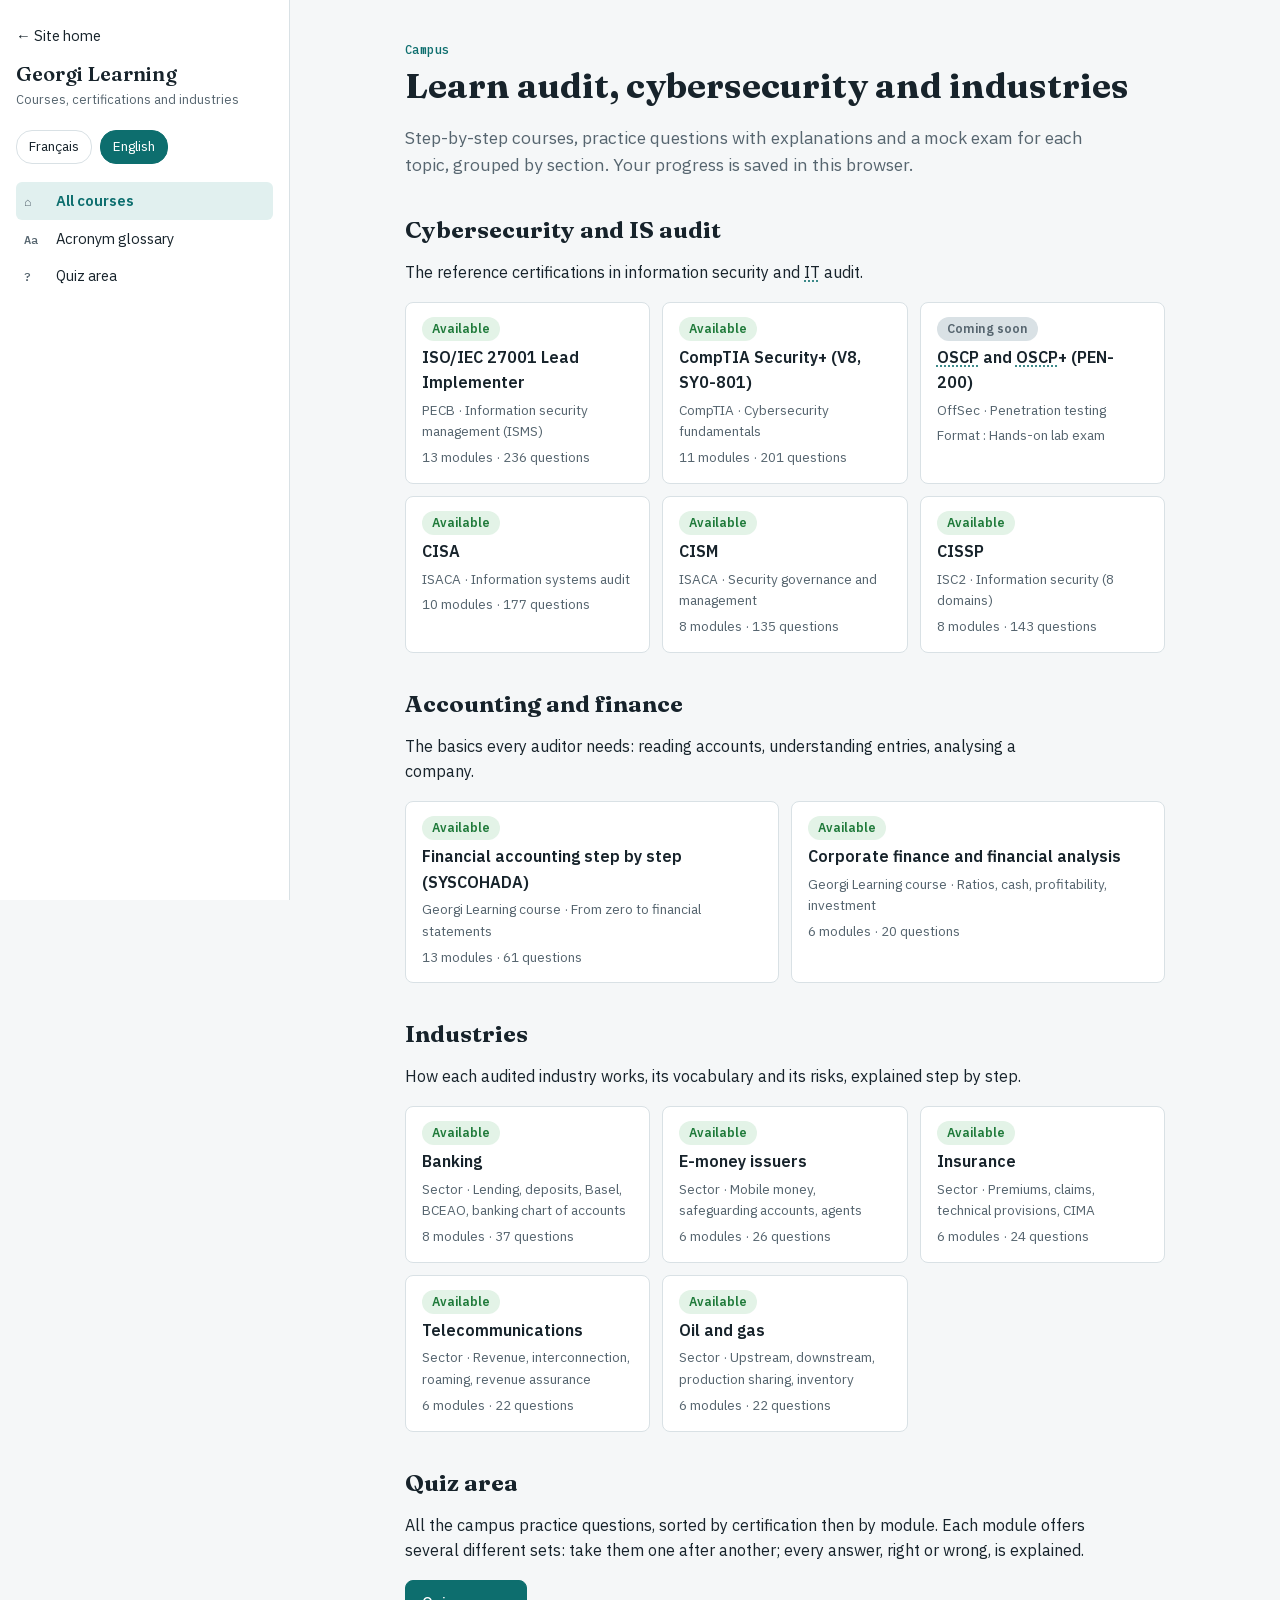
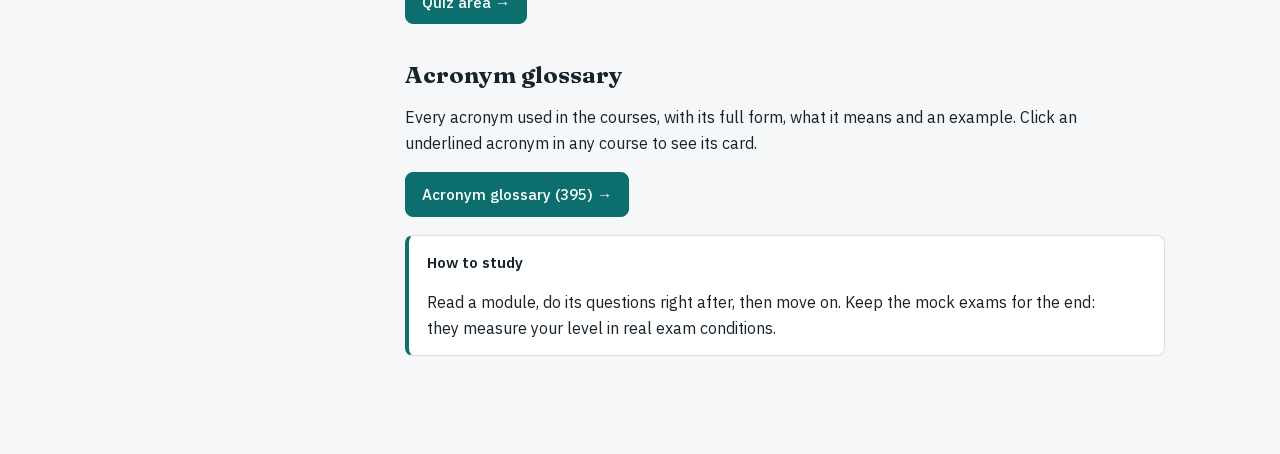
==== learning/index.html @ 8aebb9c0 "Espace QCM : CISSP séries 2 et 3 (80 questions FR/EN) Co-Authored-By: Claude Opus 5.5 <noreply@anthr" ====
<!DOCTYPE html>
<html lang="fr">
<head>
<meta charset="utf-8">
<meta http-equiv="Content-Security-Policy" content="default-src 'self'; script-src 'self'; style-src 'self' 'unsafe-inline'; img-src 'self' data:; font-src 'self'; connect-src 'self'; object-src 'none'; base-uri 'self'; form-action 'none'; upgrade-insecure-requests">
<meta name="referrer" content="strict-origin-when-cross-origin">
<meta name="viewport" content="width=device-width, initial-scale=1">
<title>Georgi Learning</title>
<link rel="stylesheet" href="../assets/fonts/fonts.css">
<style>
/* Mise en page : barre latérale fixe (plan du cours) + colonne de lecture ~68 caractères ; un fil vert-bleu "SMSI" sert d'accent. */
:root{
  --bg:#f5f7f8; --surface:#ffffff; --ink:#17232b; --muted:#56656f; --line:#d9e1e5;
  --accent:#0d6e6e; --accent-soft:#e1f0ef; --ok:#1f7a3a; --ok-soft:#e3f3e7; --bad:#b3261e; --bad-soft:#fbe7e5; --warn:#8a5a00; --warn-soft:#fff3d6;
  --display:"Fraunces", Georgia, "Times New Roman", serif;
  --body:"IBM Plex Sans", "Segoe UI", Roboto, Arial, sans-serif;
  --mono:"IBM Plex Mono", ui-monospace, Consolas, monospace;
  color-scheme: light;
}
@media (prefers-color-scheme: dark){
  :root:not([data-theme="light"]){
    --bg:#0f1619; --surface:#162126; --ink:#e4ecef; --muted:#9aabb3; --line:#2a3a41;
    --accent:#4fc1bd; --accent-soft:#173634; --ok:#6fd08c; --ok-soft:#163323; --bad:#ff8a80; --bad-soft:#3a1c1a; --warn:#f2c46b; --warn-soft:#3a2f14;
    color-scheme: dark;
  }
}
:root[data-theme="dark"]{
  --bg:#0f1619; --surface:#162126; --ink:#e4ecef; --muted:#9aabb3; --line:#2a3a41;
  --accent:#4fc1bd; --accent-soft:#173634; --ok:#6fd08c; --ok-soft:#163323; --bad:#ff8a80; --bad-soft:#3a1c1a; --warn:#f2c46b; --warn-soft:#3a2f14;
  color-scheme: dark;
}
*{box-sizing:border-box}
html,body{margin:0;height:100%}
body{background:var(--bg);color:var(--ink);font-family:var(--body);font-size:16px;line-height:1.6}
a{color:var(--accent)}
:focus-visible{outline:3px solid var(--accent);outline-offset:2px}
.layout{display:grid;grid-template-columns:290px 1fr;min-height:100%}
nav.side{background:var(--surface);border-right:1px solid var(--line);padding:24px 16px;position:sticky;top:0;height:100vh;overflow-y:auto}
.brand{font-family:var(--display);font-size:1.25rem;line-height:1.2;margin:0 0 4px}
.brand-sub{font-size:.8rem;color:var(--muted);margin:0 0 20px}
.navgroup{font-size:.72rem;letter-spacing:.08em;text-transform:uppercase;color:var(--muted);margin:18px 8px 6px}
nav.side a{display:flex;gap:10px;align-items:baseline;padding:7px 8px;border-radius:6px;color:var(--ink);text-decoration:none;font-size:.92rem}
nav.side a .n{font-family:var(--mono);font-size:.75rem;color:var(--muted);min-width:22px}
nav.side a:hover{background:var(--accent-soft)}
nav.side a.active{background:var(--accent-soft);color:var(--accent);font-weight:600}
nav.side a .done{margin-left:auto;color:var(--ok);font-size:.8rem}
main{padding:40px 24px 80px;display:flex;justify-content:center}
.page{width:100%;max-width:760px}
.eyebrow{font-family:var(--mono);font-size:.78rem;color:var(--accent);letter-spacing:.04em;margin:0 0 6px}
h1{font-family:var(--display);font-size:2.2rem;line-height:1.15;margin:0 0 12px;text-wrap:balance}
h2{font-family:var(--display);font-size:1.45rem;line-height:1.25;margin:36px 0 10px;text-wrap:balance}
h3{font-size:1.05rem;margin:24px 0 6px}
p,li{max-width:68ch}
.lead{font-size:1.08rem;color:var(--muted)}
.clause{font-family:var(--mono);font-size:.82rem;background:var(--accent-soft);color:var(--accent);padding:1px 6px;border-radius:4px;white-space:nowrap}
.box{border:1px solid var(--line);border-left:4px solid var(--accent);background:var(--surface);border-radius:8px;padding:14px 18px;margin:18px 0}
.box.tip{border-left-color:var(--warn);background:var(--warn-soft)}
.box.key{border-left-color:var(--ok)}
.series-btns{display:flex;flex-wrap:wrap;gap:8px}
.box h4{margin:0 0 6px;font-size:.95rem}
.box p:last-child,.box ul:last-child{margin-bottom:0}
.tablewrap{overflow-x:auto;margin:14px 0;border:1px solid var(--line);border-radius:8px;background:var(--surface)}
table{border-collapse:collapse;width:100%;font-size:.9rem}
th,td{text-align:left;padding:8px 12px;border-bottom:1px solid var(--line);vertical-align:top}
th{background:var(--accent-soft);font-weight:600}
tr:last-child td{border-bottom:none}
td.num{font-family:var(--mono);font-variant-numeric:tabular-nums;white-space:nowrap}
.new{font-size:.7rem;font-weight:600;color:var(--ok);background:var(--ok-soft);padding:1px 6px;border-radius:10px;margin-left:6px;white-space:nowrap}
.pager{display:flex;justify-content:space-between;gap:12px;margin-top:48px;border-top:1px solid var(--line);padding-top:20px;flex-wrap:wrap}
.btn{display:inline-flex;align-items:center;gap:6px;font:inherit;font-weight:500;font-size:.95rem;padding:9px 16px;border-radius:8px;border:1px solid var(--accent);background:var(--accent);color:var(--surface);cursor:pointer;text-decoration:none}
.btn.ghost{background:transparent;color:var(--accent)}
.btn:disabled{opacity:.45;cursor:not-allowed}
.grid{display:grid;grid-template-columns:repeat(auto-fit,minmax(220px,1fr));gap:12px;margin:16px 0}
.card{background:var(--surface);border:1px solid var(--line);border-radius:8px;padding:14px 16px;text-decoration:none;color:var(--ink);display:flex;flex-direction:column;gap:4px}
a.card:hover{border-color:var(--accent)}
.card .t{font-weight:600}
.card .d{font-size:.85rem;color:var(--muted)}
.stat{font-family:var(--display);font-size:2rem;color:var(--accent);line-height:1}
.filters{display:flex;flex-wrap:wrap;gap:8px;margin:12px 0 18px}
.chip{font:inherit;font-size:.85rem;padding:5px 12px;border-radius:16px;border:1px solid var(--line);background:var(--surface);color:var(--ink);cursor:pointer}
.chip[aria-pressed="true"]{background:var(--accent);border-color:var(--accent);color:var(--surface)}
.q{background:var(--surface);border:1px solid var(--line);border-radius:10px;padding:18px 20px;margin:0 0 16px}
.q .meta{font-family:var(--mono);font-size:.75rem;color:var(--muted);margin-bottom:6px;display:flex;justify-content:space-between;gap:8px;flex-wrap:wrap}
.q .stem{font-weight:500;margin:0 0 12px}
.opt{display:block;width:100%;text-align:left;font:inherit;padding:10px 14px;margin:6px 0;border:1px solid var(--line);border-radius:8px;background:var(--bg);color:var(--ink);cursor:pointer}
.opt:hover:not(:disabled){border-color:var(--accent)}
.opt .l{font-family:var(--mono);font-weight:500;margin-right:8px;color:var(--muted)}
.opt.chosen{border-color:var(--accent);background:var(--accent-soft)}
.opt.right{border-color:var(--ok);background:var(--ok-soft)}
.opt.wrong{border-color:var(--bad);background:var(--bad-soft)}
.opt:disabled{cursor:default}
.expl{margin-top:12px;padding:12px 14px;border-radius:8px;font-size:.93rem;background:var(--accent-soft)}
.expl strong{display:block;margin-bottom:2px}
.scorebar{display:flex;gap:18px;align-items:center;flex-wrap:wrap;background:var(--surface);border:1px solid var(--line);border-radius:10px;padding:12px 16px;margin:0 0 16px;position:sticky;top:8px;z-index:2}
.scorebar .s{font-family:var(--mono);font-variant-numeric:tabular-nums}
.pill{font-size:.78rem;font-weight:600;padding:2px 10px;border-radius:12px}
.pill.ok{background:var(--ok-soft);color:var(--ok)} .pill.bad{background:var(--bad-soft);color:var(--bad)}
.result{background:var(--surface);border:1px solid var(--line);border-radius:10px;padding:20px;margin:0 0 20px}
.menu-btn{display:none}
abbr.sig{text-decoration:underline dotted var(--accent);text-underline-offset:3px;cursor:help;font-weight:inherit}abbr.sig:hover,abbr.sig:focus{background:var(--accent-soft);outline:none;border-radius:3px}
#sigpop{position:absolute;z-index:60;max-width:380px;background:var(--surface);border:1px solid var(--line);border-left:4px solid var(--accent);border-radius:8px;padding:12px 14px;box-shadow:0 8px 24px rgba(0,0,0,.18);font-size:.92rem;line-height:1.45}
#sigpop .k,.sigcard .k{font-weight:700;color:var(--accent);font-size:1.05rem}#sigpop .f,.sigcard .f{font-style:italic;margin:2px 0 6px}#sigpop p,.sigcard p{margin:4px 0}#sigpop .lbl,.sigcard .lbl{font-weight:600}#sigpop a{font-size:.85rem}
.sigexp{color:var(--muted);font-style:italic}.sigbox{border-left:3px solid var(--accent);background:var(--accent-soft);border-radius:0 6px 6px 0;padding:8px 12px;margin:6px 0 12px;font-size:.93rem;line-height:1.5}.sigbox .f{font-style:italic}.sigbox .x{display:block;margin-top:4px}li>.sigbox{margin:6px 0}
.siglist{margin-top:32px;padding-top:8px;border-top:2px solid var(--accent-soft)}.sigcard{border:1px solid var(--line);border-radius:8px;padding:10px 14px;margin:10px 0;background:var(--surface)}
.sigsearch{width:100%;max-width:420px;padding:9px 12px;border:1px solid var(--line);border-radius:8px;font:inherit;margin:8px 0 4px;background:var(--surface);color:var(--ink)}
.pas{margin-top:36px;padding-top:8px;border-top:2px solid var(--accent-soft)}.pas>h2{color:var(--accent)}dl.voc{margin:8px 0 16px}dl.voc dt{font-weight:600;margin-top:10px}dl.voc dd{margin:2px 0 0 0}
.why{margin-top:10px;padding-top:8px;border-top:1px dashed var(--line)}.why .whyT{font-weight:600;margin:0 0 4px}.why ul{margin:0;padding-left:18px}.why li{margin:3px 0}.why li.mine{color:var(--bad)}
details{background:var(--surface);border:1px solid var(--line);border-radius:8px;margin:8px 0;padding:0 14px}
details summary{cursor:pointer;padding:10px 0;font-weight:600}
@media (max-width:860px){
  .layout{grid-template-columns:1fr}
  nav.side{position:static;height:auto;border-right:none;border-bottom:1px solid var(--line);display:none}
  nav.side.open{display:block}
  .menu-btn{display:inline-flex;margin:12px 16px 0}
  main{padding:20px 16px 60px}
  h1{font-size:1.7rem}
}
@media (prefers-reduced-motion:reduce){*{transition:none!important;animation:none!important}}
</style>
</head>
<body>
<button class="btn ghost menu-btn" id="menuBtn" type="button" aria-expanded="false">Plan du cours</button>
<div class="layout">
<nav class="side" id="side" aria-label="Plan du cours"></nav>
<main><div class="page" id="page"></div></main>
</div>
<script src="init.js"></script>
<script src="certs/catalogue.js"></script>
<script src="certs/sigles-cyber.js"></script>
<script src="certs/sigles-audit.js"></script>
<script src="certs/sigles-gestion.js"></script>
<script src="certs/sigles-complement.js"></script>
<script src="certs/sigles-cyber.en.js"></script>
<script src="certs/sigles-audit.en.js"></script>
<script src="certs/sigles-gestion.en.js"></script>
<script src="certs/sigles-complement.en.js"></script>
<script src="certs/sigles-cles.js"></script>
<script src="certs/iso27001-li.js"></script>
<script src="certs/iso27001-li-qcm.js"></script>
<script src="certs/iso27001-li-why.js"></script>
<script src="certs/iso27001-li-pas.js"></script>
<script src="certs/iso27001-li-pas.en.js"></script>
<script src="certs/iso27001-li.en.js"></script>
<script src="certs/iso27001-li-qcm.en.js"></script>
<script src="certs/iso27001-li-why.en.js"></script>
<script src="certs/secplus.js"></script>
<script src="certs/secplus-qcm.js"></script>
<script src="certs/secplus-why.js"></script>
<script src="certs/secplus-pas.js"></script>
<script src="certs/secplus-pas.en.js"></script>
<script src="certs/secplus.en.js"></script>
<script src="certs/secplus-qcm.en.js"></script>
<script src="certs/secplus-why.en.js"></script>
<script src="certs/cisa.js"></script>
<script src="certs/cisa-qcm.js"></script>
<script src="certs/cisa-why.js"></script>
<script src="certs/cisa-pas.js"></script>
<script src="certs/cisa-pas.en.js"></script>
<script src="certs/cisa.en.js"></script>
<script src="certs/cisa-qcm.en.js"></script>
<script src="certs/cisa-why.en.js"></script>
<script src="certs/cism.js"></script>
<script src="certs/cism-qcm.js"></script>
<script src="certs/cism-why.js"></script>
<script src="certs/cism-pas.js"></script>
<script src="certs/cism-pas.en.js"></script>
<script src="certs/cism.en.js"></script>
<script src="certs/cism-qcm.en.js"></script>
<script src="certs/cism-why.en.js"></script>
<script src="certs/cissp.js"></script>
<script src="certs/cissp-qcm.js"></script>
<script src="certs/cissp-why.js"></script>
<script src="certs/cissp-pas.js"></script>
<script src="certs/cissp-pas.en.js"></script>
<script src="certs/cissp.en.js"></script>
<script src="certs/cissp-qcm.en.js"></script>
<script src="certs/cissp-why.en.js"></script>
<script src="certs/compta.js"></script>
<script src="certs/compta-2.js"></script>
<script src="certs/compta-qcm.js"></script>
<script src="certs/compta-why.js"></script>
<script src="certs/compta.en.js"></script>
<script src="certs/compta-2.en.js"></script>
<script src="certs/compta-qcm.en.js"></script>
<script src="certs/compta-why.en.js"></script>
<script src="certs/banque.js"></script>
<script src="certs/banque-qcm.js"></script>
<script src="certs/banque-why.js"></script>
<script src="certs/banque.en.js"></script>
<script src="certs/banque-qcm.en.js"></script>
<script src="certs/banque-why.en.js"></script>
<script src="certs/monnaie-electronique.js"></script>
<script src="certs/monnaie-electronique-qcm.js"></script>
<script src="certs/monnaie-electronique-why.js"></script>
<script src="certs/monnaie-electronique.en.js"></script>
<script src="certs/monnaie-electronique-qcm.en.js"></script>
<script src="certs/monnaie-electronique-why.en.js"></script>
<script src="certs/assurance.js"></script>
<script src="certs/assurance-qcm.js"></script>
<script src="certs/assurance-why.js"></script>
<script src="certs/assurance.en.js"></script>
<script src="certs/assurance-qcm.en.js"></script>
<script src="certs/assurance-why.en.js"></script>
<script src="certs/telecoms.js"></script>
<script src="certs/telecoms-qcm.js"></script>
<script src="certs/telecoms-why.js"></script>
<script src="certs/telecoms.en.js"></script>
<script src="certs/telecoms-qcm.en.js"></script>
<script src="certs/telecoms-why.en.js"></script>
<script src="certs/petrole.js"></script>
<script src="certs/petrole-qcm.js"></script>
<script src="certs/petrole-why.js"></script>
<script src="certs/petrole.en.js"></script>
<script src="certs/petrole-qcm.en.js"></script>
<script src="certs/petrole-why.en.js"></script>
<script src="certs/finance.js"></script>
<script src="certs/finance-qcm.js"></script>
<script src="certs/finance-why.js"></script>
<script src="certs/finance.en.js"></script>
<script src="certs/finance-qcm.en.js"></script>
<script src="certs/finance-why.en.js"></script>
<script src="certs/secteurs-itac.js"></script>
<script src="certs/secteurs-itac.en.js"></script>
<script src="certs/secplus-series.js"></script>
<script src="certs/secplus-series-2.js"></script>
<script src="certs/iso27001-li-series.js"></script>
<script src="certs/iso27001-li-series-2.js"></script>
<script src="certs/cisa-series.js"></script>
<script src="certs/cisa-series-2.js"></script>
<script src="certs/cism-series.js"></script>
<script src="certs/cism-series-2.js"></script>
<script src="certs/cissp-series.js"></script>
<script src="certs/cissp-series-2.js"></script>
<script src="app.js"></script>
</body>
</html>
---- assets/fonts/fonts.css ----
/* Polices hébergées sur le site (Fraunces, IBM Plex Sans, IBM Plex Mono ; licence SIL Open Font License). */
/* latin-ext */
@font-face {
  font-family: 'Fraunces';
  font-style: normal;
  font-weight: 600;
  font-display: swap;
  src: url(Fraunces-latin-ext.woff2) format('woff2');
  unicode-range: U+0100-02BA, U+02BD-02C5, U+02C7-02CC, U+02CE-02D7, U+02DD-02FF, U+0304, U+0308, U+0329, U+1D00-1DBF, U+1E00-1E9F, U+1EF2-1EFF, U+2020, U+20A0-20AB, U+20AD-20C4, U+2113, U+2C60-2C7F, U+A720-A7FF;
}
/* latin */
@font-face {
  font-family: 'Fraunces';
  font-style: normal;
  font-weight: 600;
  font-display: swap;
  src: url(Fraunces-latin.woff2) format('woff2');
  unicode-range: U+0000-00FF, U+0131, U+0152-0153, U+02BB-02BC, U+02C6, U+02DA, U+02DC, U+0304, U+0308, U+0329, U+2000-206F, U+20AC, U+2122, U+2191, U+2193, U+2212, U+2215, U+FEFF, U+FFFD;
}
/* latin-ext */
@font-face {
  font-family: 'Fraunces';
  font-style: normal;
  font-weight: 700;
  font-display: swap;
  src: url(Fraunces-latin-ext.woff2) format('woff2');
  unicode-range: U+0100-02BA, U+02BD-02C5, U+02C7-02CC, U+02CE-02D7, U+02DD-02FF, U+0304, U+0308, U+0329, U+1D00-1DBF, U+1E00-1E9F, U+1EF2-1EFF, U+2020, U+20A0-20AB, U+20AD-20C4, U+2113, U+2C60-2C7F, U+A720-A7FF;
}
/* latin */
@font-face {
  font-family: 'Fraunces';
  font-style: normal;
  font-weight: 700;
  font-display: swap;
  src: url(Fraunces-latin.woff2) format('woff2');
  unicode-range: U+0000-00FF, U+0131, U+0152-0153, U+02BB-02BC, U+02C6, U+02DA, U+02DC, U+0304, U+0308, U+0329, U+2000-206F, U+20AC, U+2122, U+2191, U+2193, U+2212, U+2215, U+FEFF, U+FFFD;
}
/* latin-ext */
@font-face {
  font-family: 'IBM Plex Mono';
  font-style: normal;
  font-weight: 500;
  font-display: swap;
  src: url(IBMPlexMono-latin-ext.woff2) format('woff2');
  unicode-range: U+0100-02BA, U+02BD-02C5, U+02C7-02CC, U+02CE-02D7, U+02DD-02FF, U+0304, U+0308, U+0329, U+1D00-1DBF, U+1E00-1E9F, U+1EF2-1EFF, U+2020, U+20A0-20AB, U+20AD-20C4, U+2113, U+2C60-2C7F, U+A720-A7FF;
}
/* latin */
@font-face {
  font-family: 'IBM Plex Mono';
  font-style: normal;
  font-weight: 500;
  font-display: swap;
  src: url(IBMPlexMono-latin.woff2) format('woff2');
  unicode-range: U+0000-00FF, U+0131, U+0152-0153, U+02BB-02BC, U+02C6, U+02DA, U+02DC, U+0304, U+0308, U+0329, U+2000-206F, U+20AC, U+2122, U+2191, U+2193, U+2212, U+2215, U+FEFF, U+FFFD;
}
/* latin-ext */
@font-face {
  font-family: 'IBM Plex Sans';
  font-style: normal;
  font-weight: 400;
  font-stretch: 100%;
  font-display: swap;
  src: url(IBMPlexSans-latin-ext.woff2) format('woff2');
  unicode-range: U+0100-02BA, U+02BD-02C5, U+02C7-02CC, U+02CE-02D7, U+02DD-02FF, U+0304, U+0308, U+0329, U+1D00-1DBF, U+1E00-1E9F, U+1EF2-1EFF, U+2020, U+20A0-20AB, U+20AD-20C4, U+2113, U+2C60-2C7F, U+A720-A7FF;
}
/* latin */
@font-face {
  font-family: 'IBM Plex Sans';
  font-style: normal;
  font-weight: 400;
  font-stretch: 100%;
  font-display: swap;
  src: url(IBMPlexSans-latin.woff2) format('woff2');
  unicode-range: U+0000-00FF, U+0131, U+0152-0153, U+02BB-02BC, U+02C6, U+02DA, U+02DC, U+0304, U+0308, U+0329, U+2000-206F, U+20AC, U+2122, U+2191, U+2193, U+2212, U+2215, U+FEFF, U+FFFD;
}
/* latin-ext */
@font-face {
  font-family: 'IBM Plex Sans';
  font-style: normal;
  font-weight: 500;
  font-stretch: 100%;
  font-display: swap;
  src: url(IBMPlexSans-latin-ext.woff2) format('woff2');
  unicode-range: U+0100-02BA, U+02BD-02C5, U+02C7-02CC, U+02CE-02D7, U+02DD-02FF, U+0304, U+0308, U+0329, U+1D00-1DBF, U+1E00-1E9F, U+1EF2-1EFF, U+2020, U+20A0-20AB, U+20AD-20C4, U+2113, U+2C60-2C7F, U+A720-A7FF;
}
/* latin */
@font-face {
  font-family: 'IBM Plex Sans';
  font-style: normal;
  font-weight: 500;
  font-stretch: 100%;
  font-display: swap;
  src: url(IBMPlexSans-latin.woff2) format('woff2');
  unicode-range: U+0000-00FF, U+0131, U+0152-0153, U+02BB-02BC, U+02C6, U+02DA, U+02DC, U+0304, U+0308, U+0329, U+2000-206F, U+20AC, U+2122, U+2191, U+2193, U+2212, U+2215, U+FEFF, U+FFFD;
}
/* latin-ext */
@font-face {
  font-family: 'IBM Plex Sans';
  font-style: normal;
  font-weight: 600;
  font-stretch: 100%;
  font-display: swap;
  src: url(IBMPlexSans-latin-ext.woff2) format('woff2');
  unicode-range: U+0100-02BA, U+02BD-02C5, U+02C7-02CC, U+02CE-02D7, U+02DD-02FF, U+0304, U+0308, U+0329, U+1D00-1DBF, U+1E00-1E9F, U+1EF2-1EFF, U+2020, U+20A0-20AB, U+20AD-20C4, U+2113, U+2C60-2C7F, U+A720-A7FF;
}
/* latin */
@font-face {
  font-family: 'IBM Plex Sans';
  font-style: normal;
  font-weight: 600;
  font-stretch: 100%;
  font-display: swap;
  src: url(IBMPlexSans-latin.woff2) format('woff2');
  unicode-range: U+0000-00FF, U+0131, U+0152-0153, U+02BB-02BC, U+02C6, U+02DA, U+02DC, U+0304, U+0308, U+0329, U+2000-206F, U+20AC, U+2122, U+2191, U+2193, U+2212, U+2215, U+FEFF, U+FFFD;
}
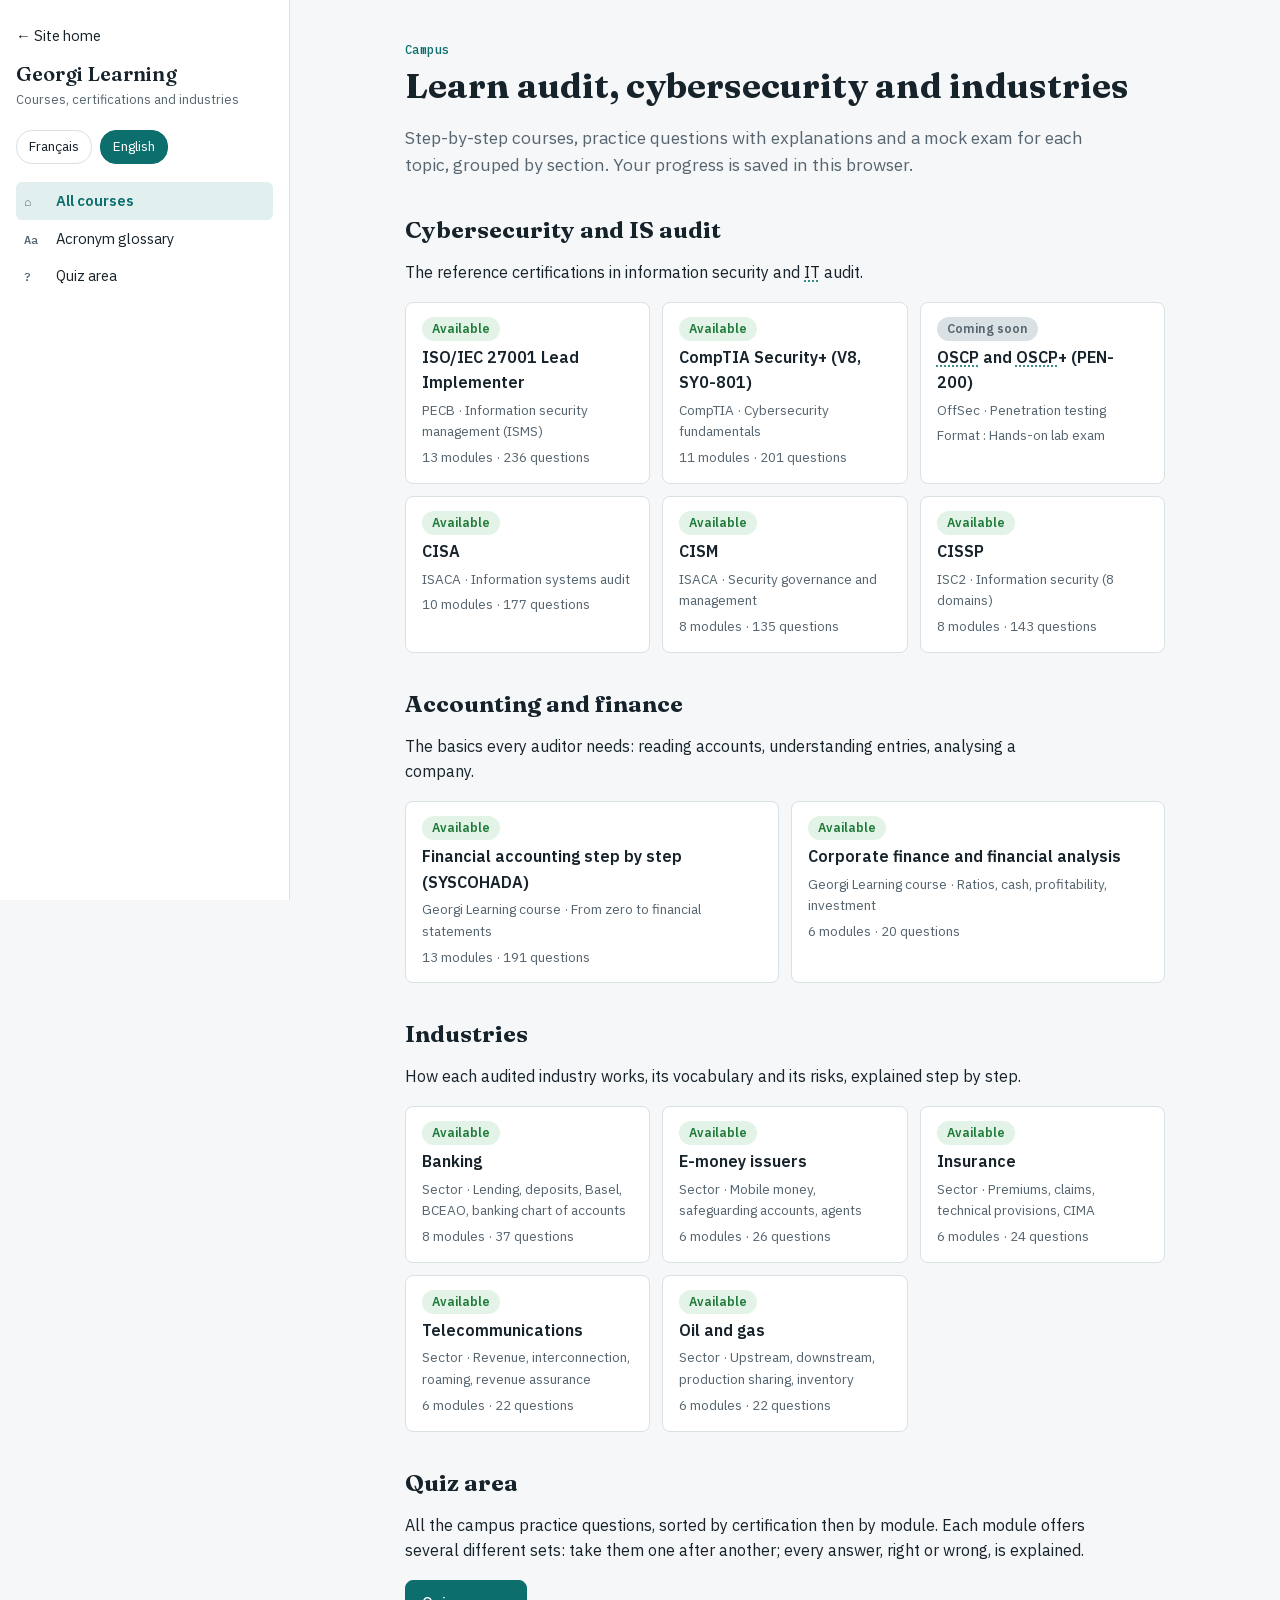
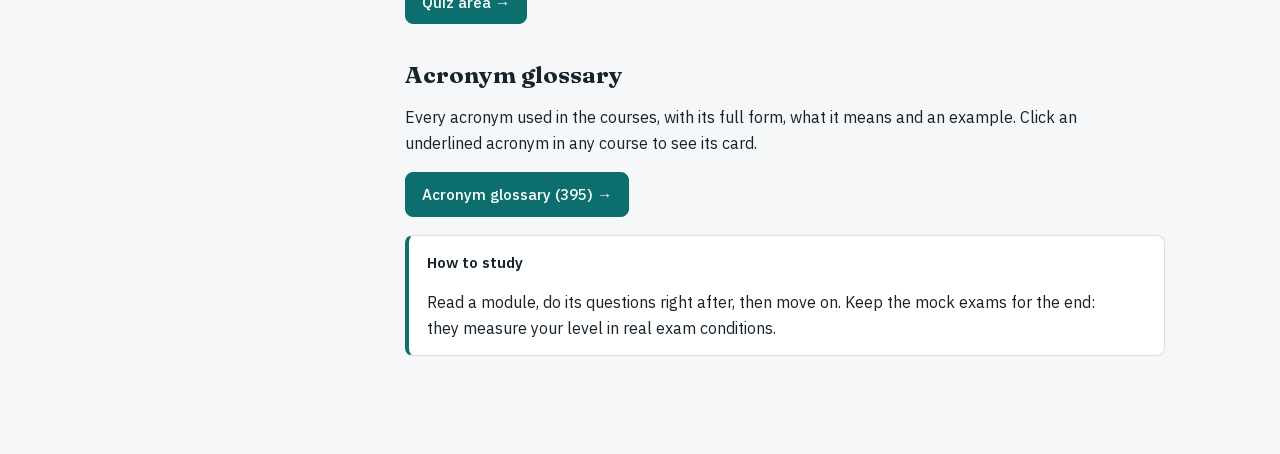
==== commit 564f2d0a: "Espace QCM : comptabilité séries 2 et 3 (130 questions FR/EN) Co-Authored-By: Claude Opus 5.5 <norep" ====
--- a/learning/index.html
+++ b/learning/index.html
@@ -231,6 +231,8 @@
 <script src="certs/cism-series-2.js"></script>
 <script src="certs/cissp-series.js"></script>
 <script src="certs/cissp-series-2.js"></script>
+<script src="certs/compta-series.js"></script>
+<script src="certs/compta-series-2.js"></script>
 <script src="app.js"></script>
 </body>
 </html>
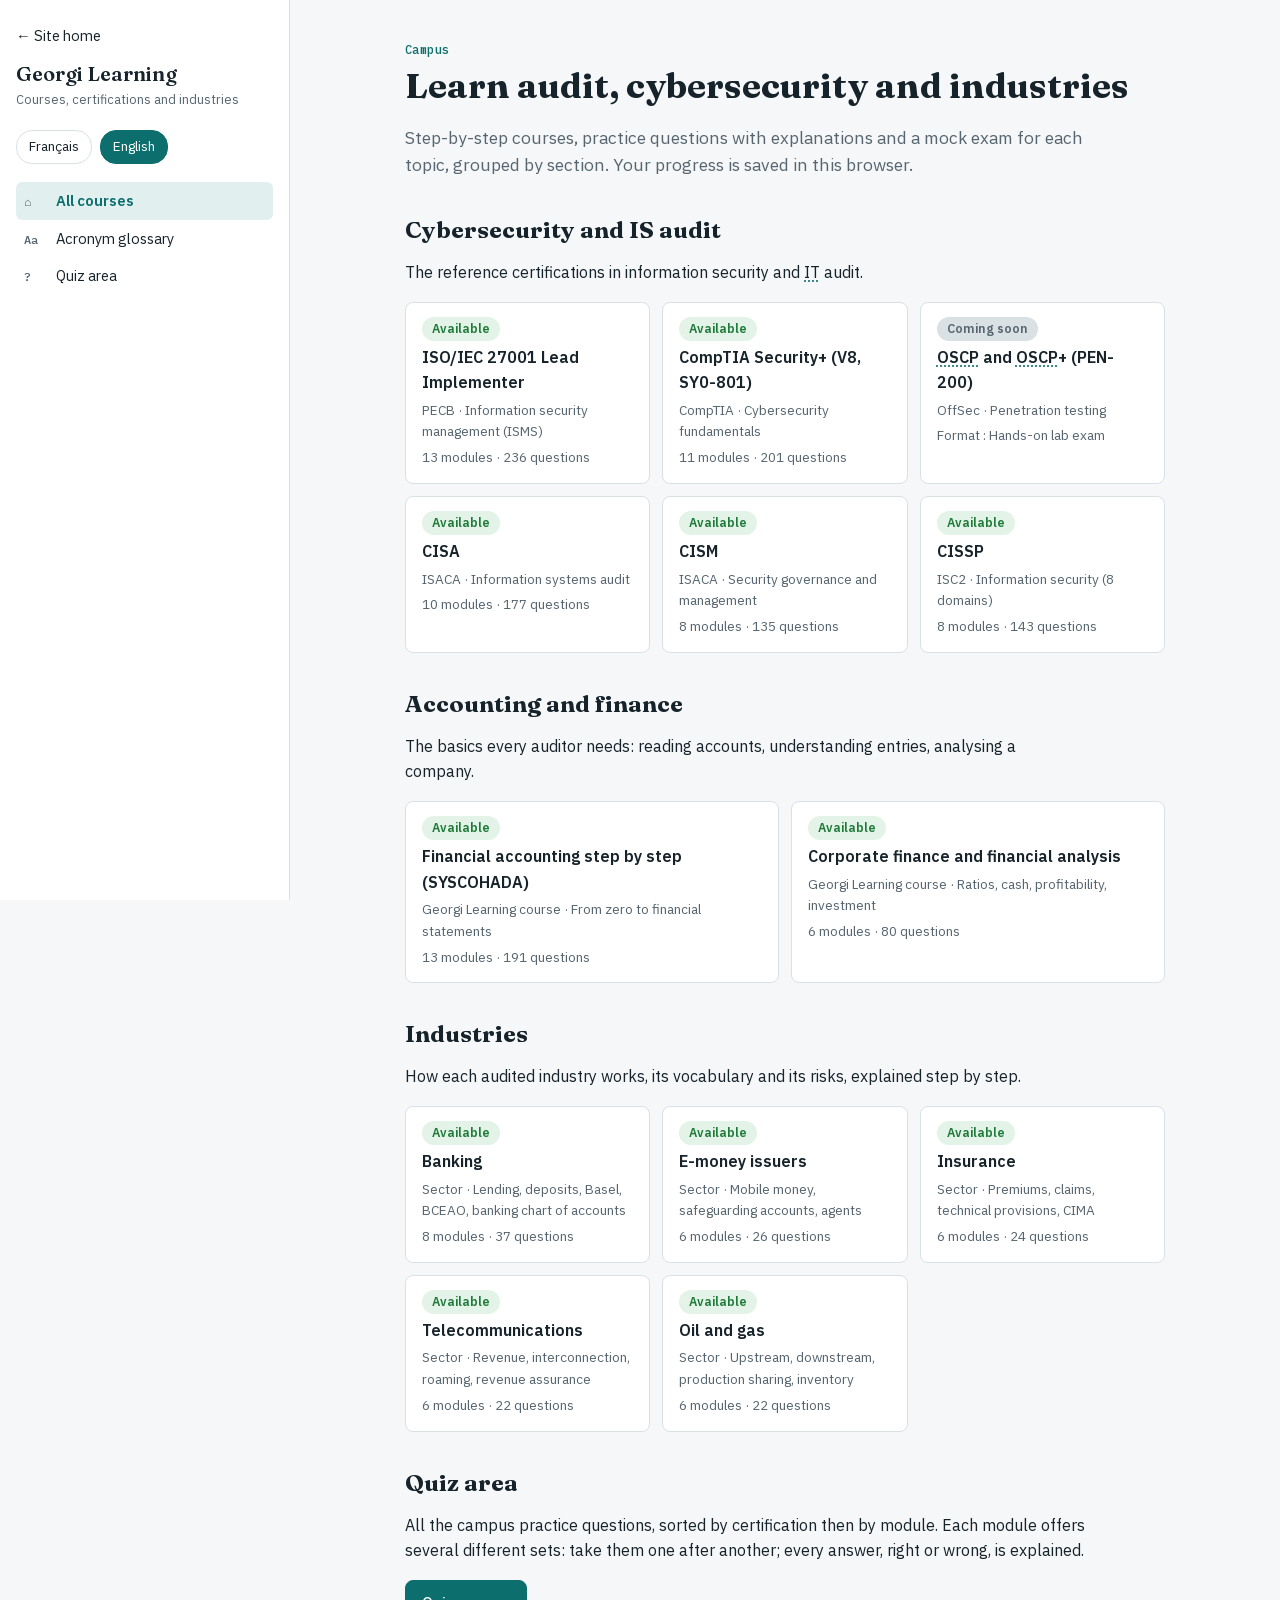
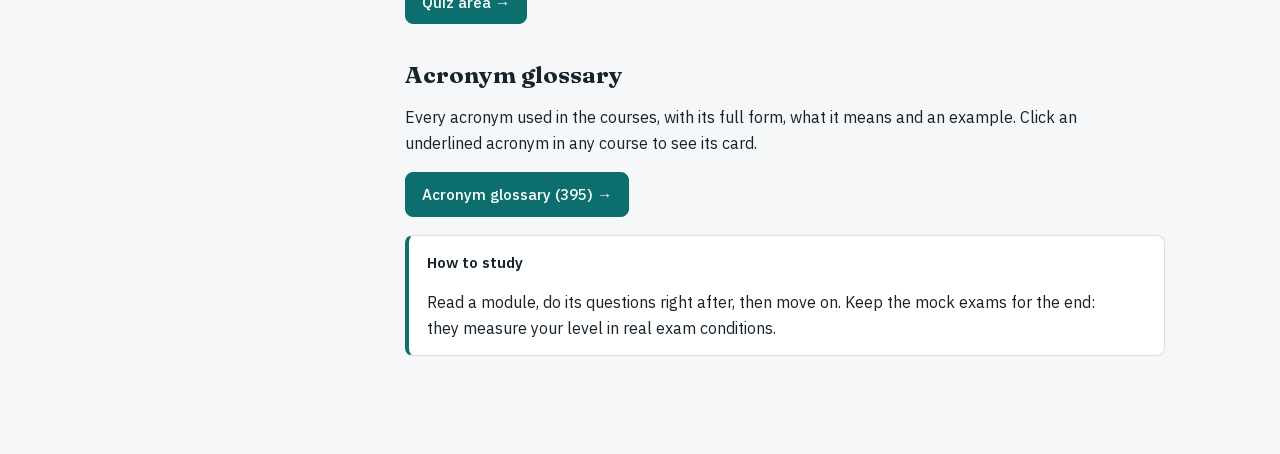
==== commit de485f26: "Espace QCM : finance séries 2 et 3 (60 questions FR/EN) Co-Authored-By: Claude Opus 5.5 <noreply@ant" ====
--- a/learning/index.html
+++ b/learning/index.html
@@ -233,6 +233,7 @@
 <script src="certs/cissp-series-2.js"></script>
 <script src="certs/compta-series.js"></script>
 <script src="certs/compta-series-2.js"></script>
+<script src="certs/finance-series.js"></script>
 <script src="app.js"></script>
 </body>
 </html>
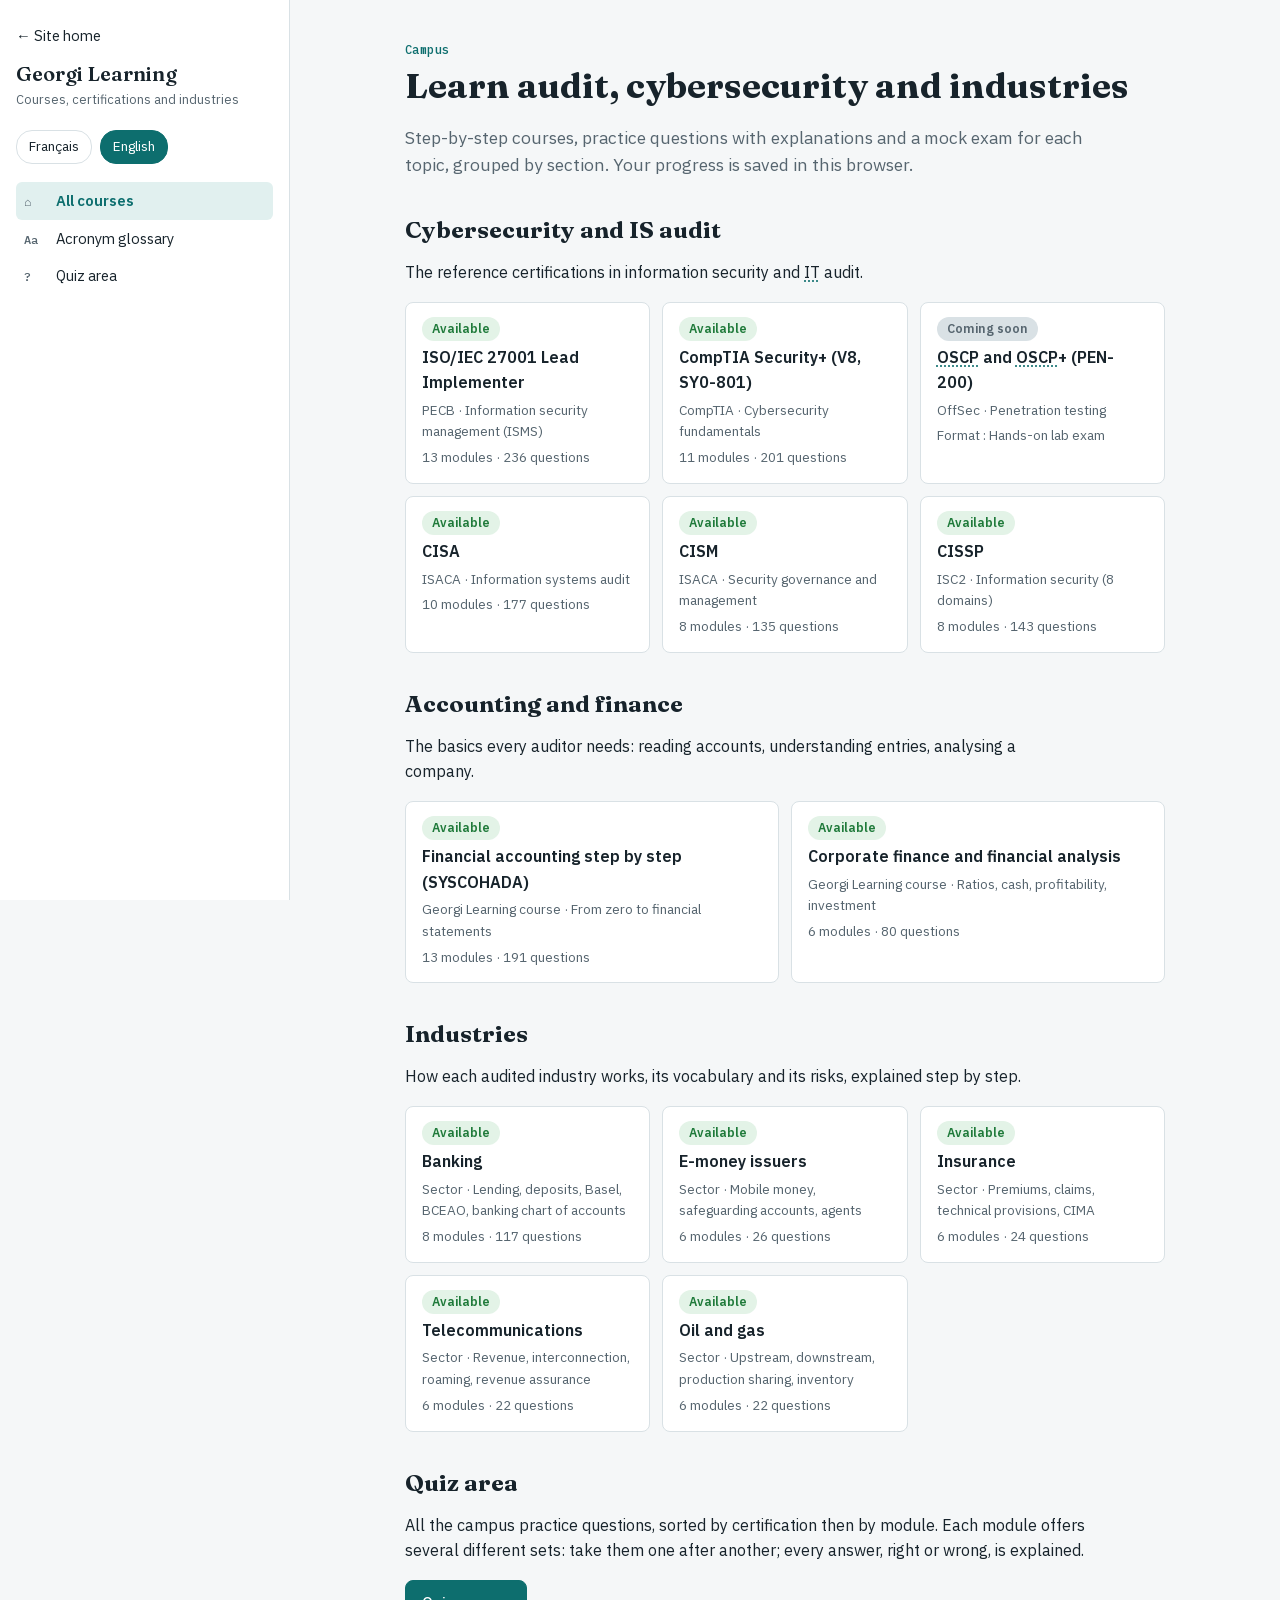
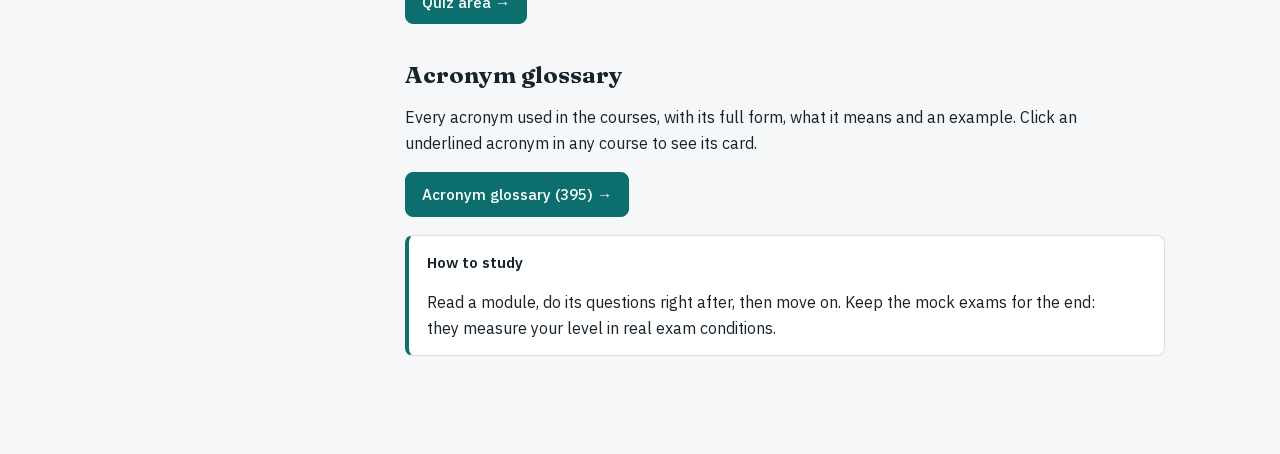
==== commit a8836578: "Espace QCM : banque séries 2 et 3 (80 questions FR/EN) Co-Authored-By: Claude Opus 5.5 <noreply@anth" ====
--- a/learning/index.html
+++ b/learning/index.html
@@ -234,6 +234,7 @@
 <script src="certs/compta-series.js"></script>
 <script src="certs/compta-series-2.js"></script>
 <script src="certs/finance-series.js"></script>
+<script src="certs/banque-series.js"></script>
 <script src="app.js"></script>
 </body>
 </html>
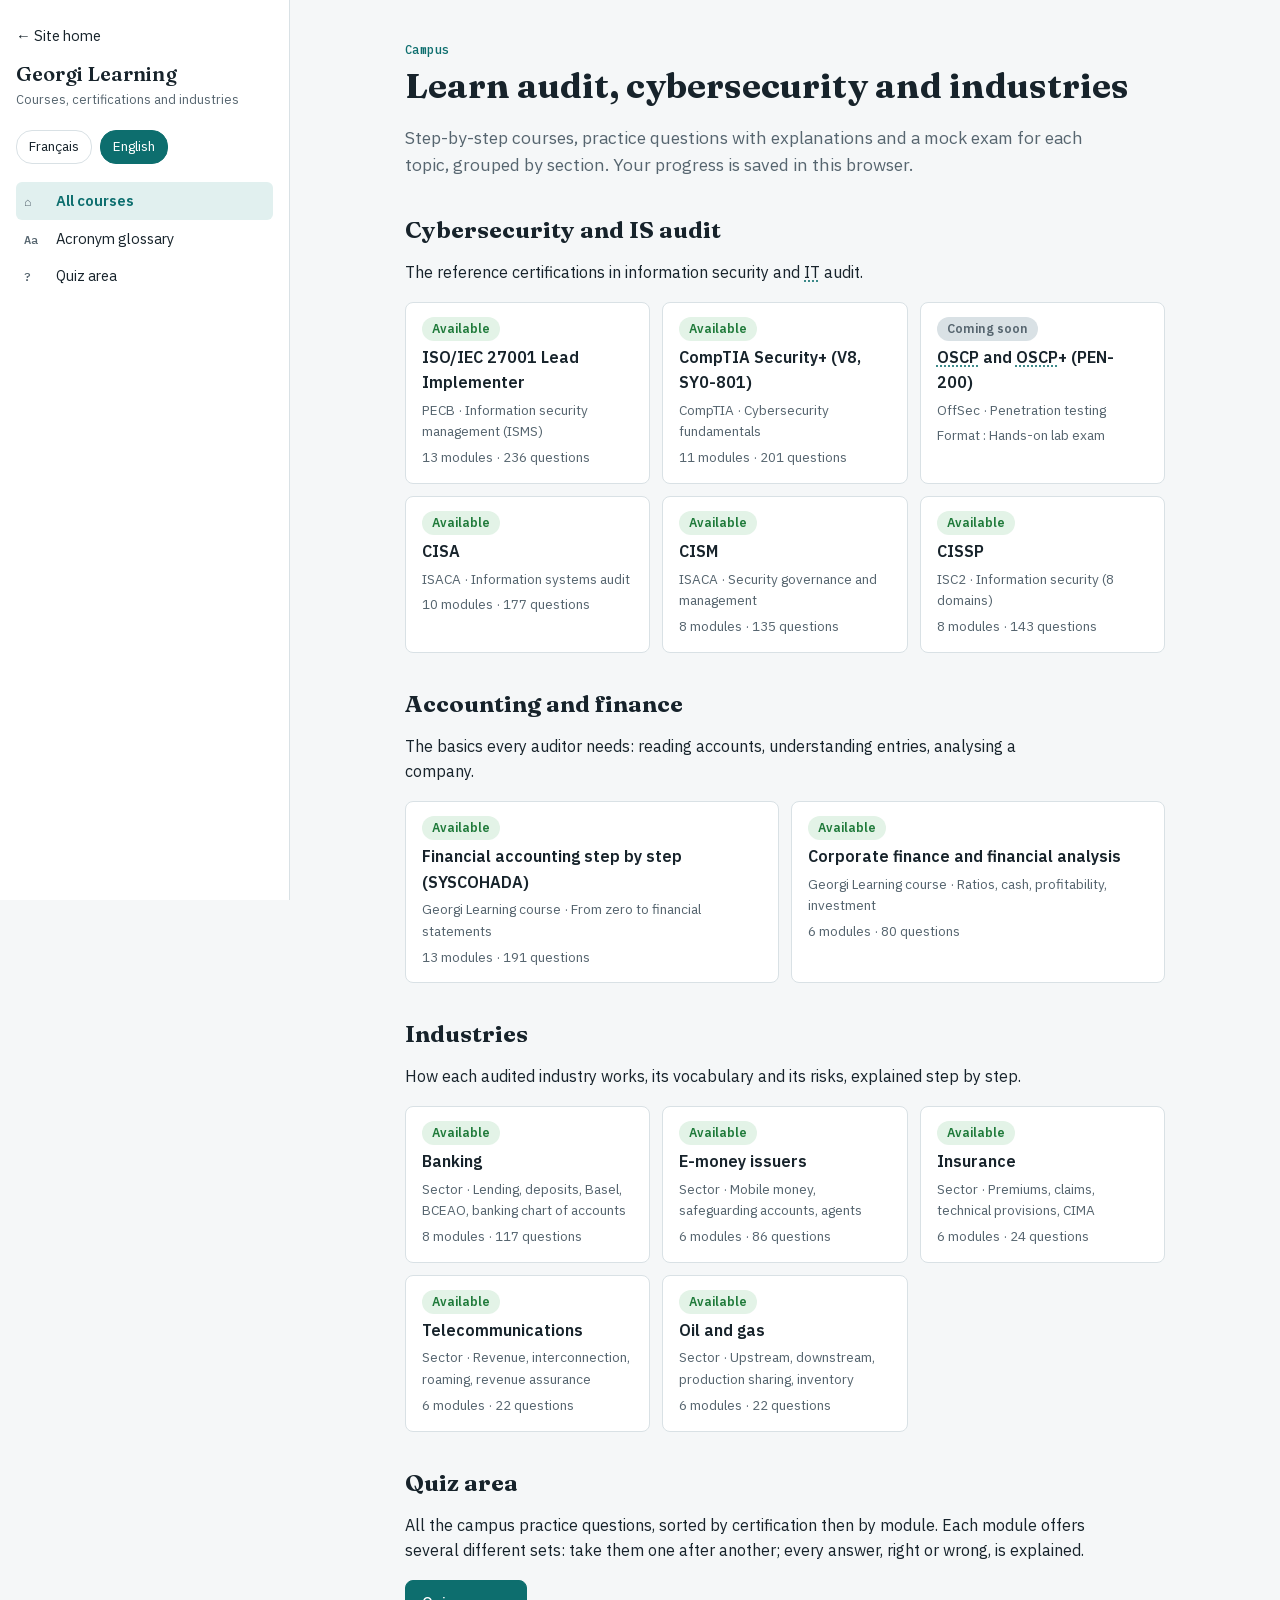
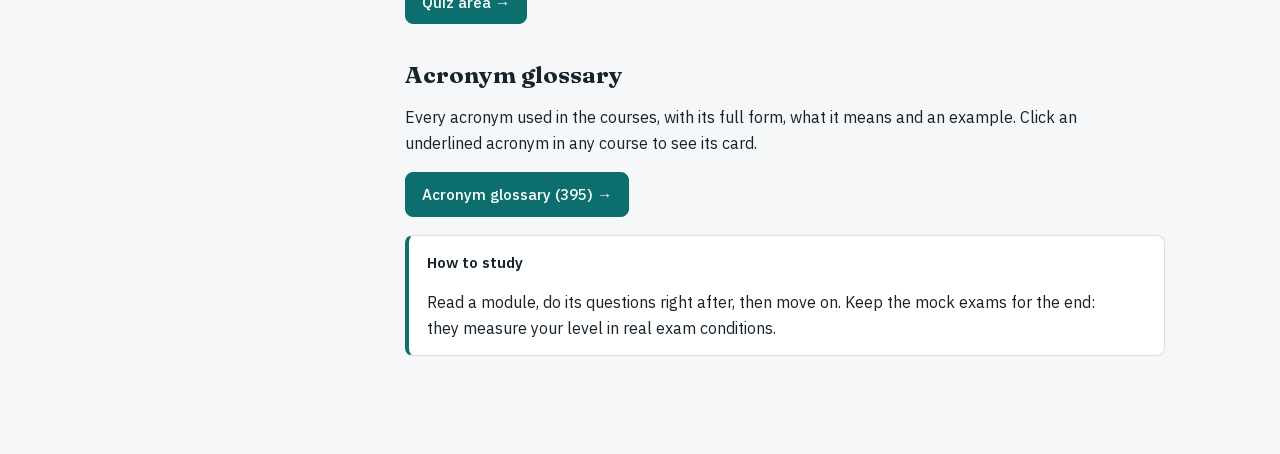
==== commit 25278886: "Espace QCM : monnaie électronique séries 2 et 3 (60 questions FR/EN) Co-Authored-By: Claude Opus 5.5" ====
--- a/learning/index.html
+++ b/learning/index.html
@@ -235,6 +235,7 @@
 <script src="certs/compta-series-2.js"></script>
 <script src="certs/finance-series.js"></script>
 <script src="certs/banque-series.js"></script>
+<script src="certs/monnaie-electronique-series.js"></script>
 <script src="app.js"></script>
 </body>
 </html>
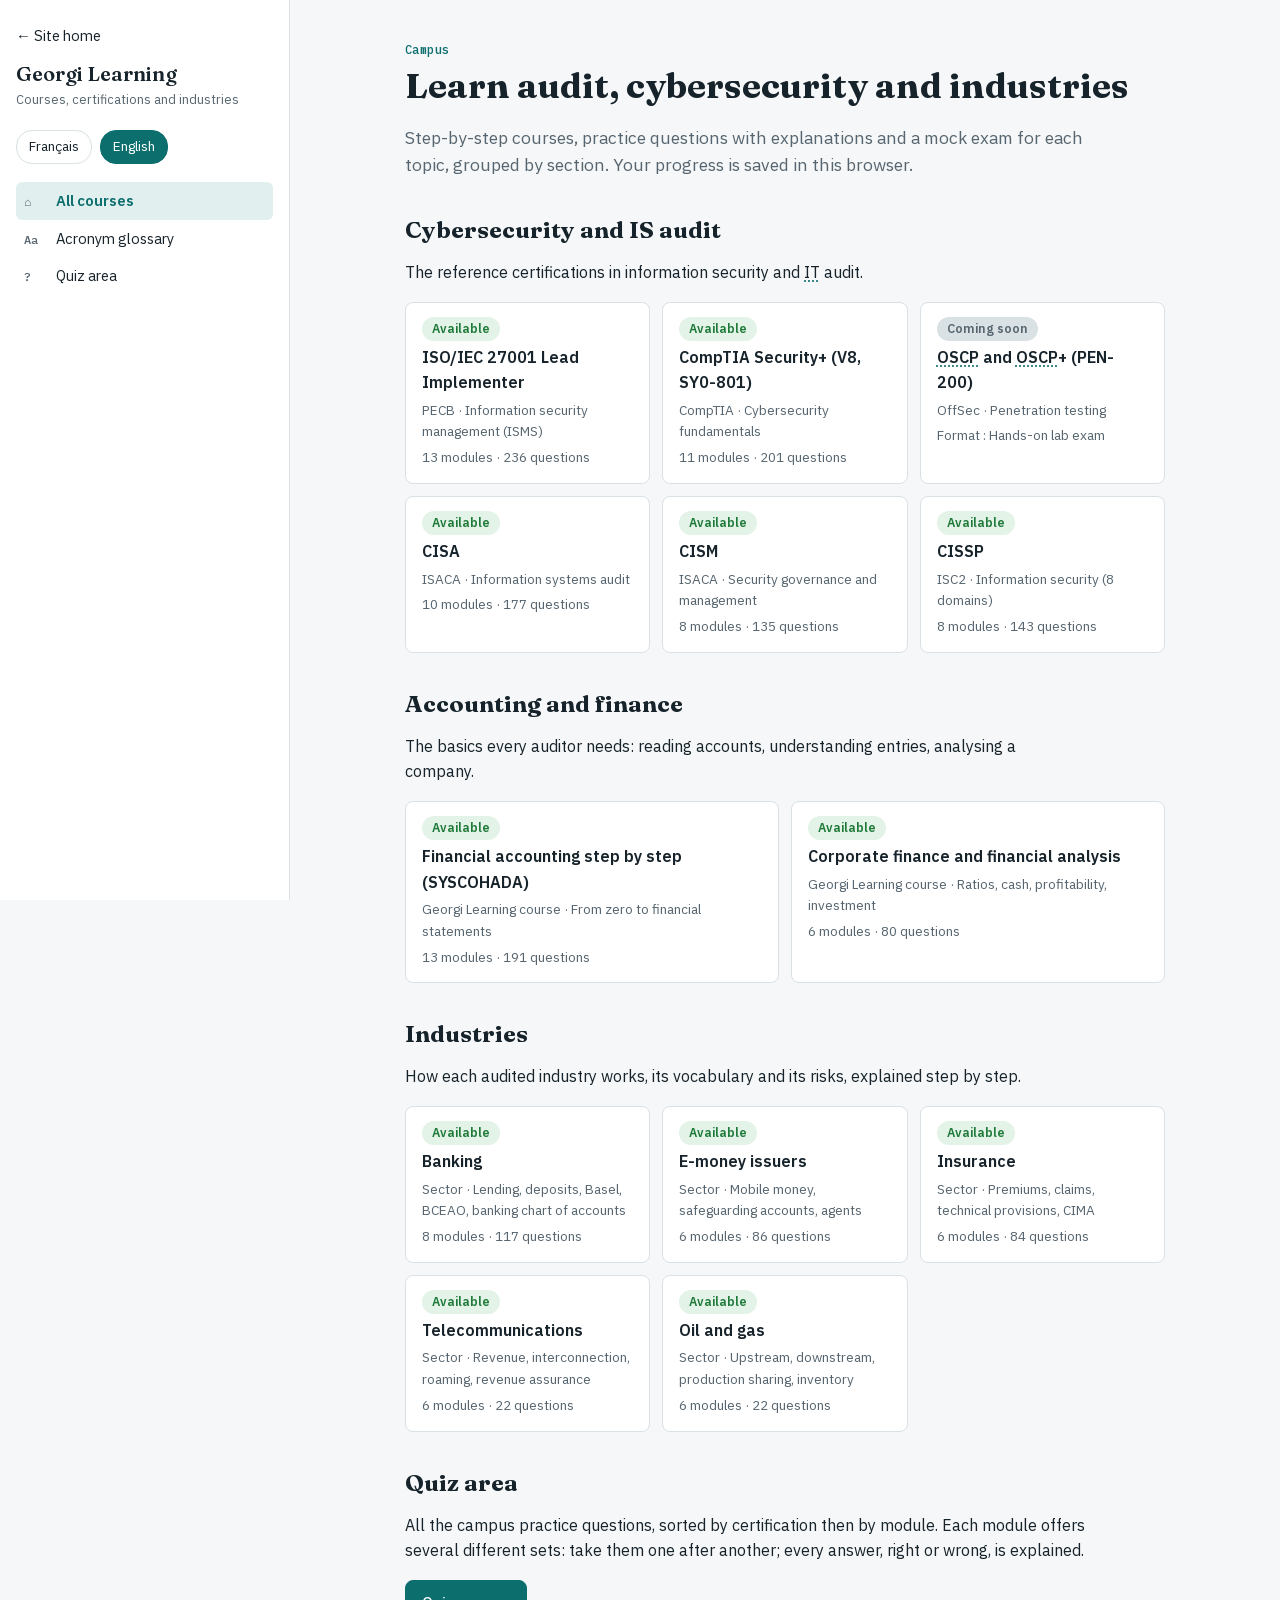
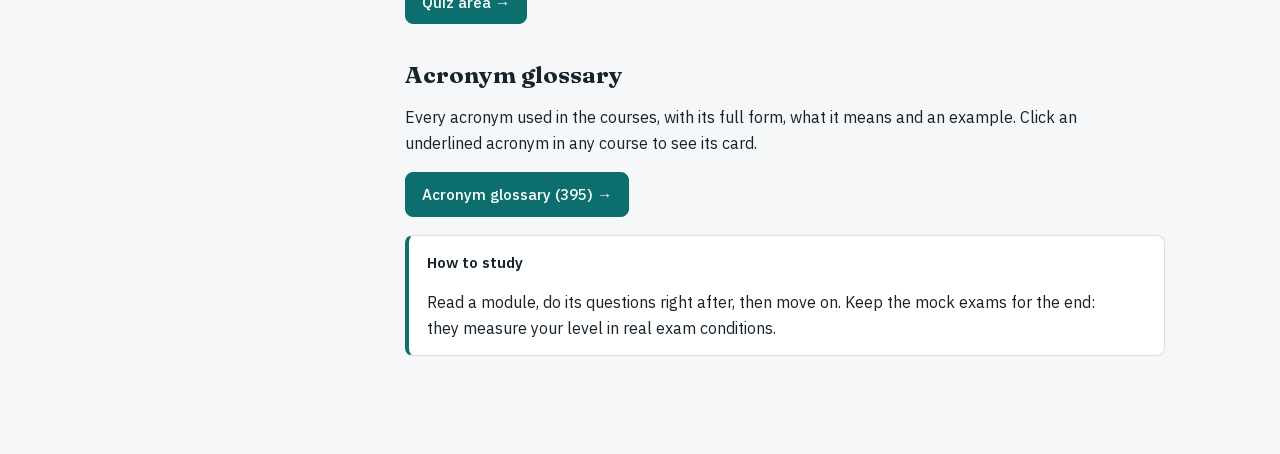
==== commit 234cab89: "Espace QCM : assurance séries 2 et 3 (60 questions FR/EN) Co-Authored-By: Claude Opus 5.5 <noreply@a" ====
--- a/learning/index.html
+++ b/learning/index.html
@@ -236,6 +236,7 @@
 <script src="certs/finance-series.js"></script>
 <script src="certs/banque-series.js"></script>
 <script src="certs/monnaie-electronique-series.js"></script>
+<script src="certs/assurance-series.js"></script>
 <script src="app.js"></script>
 </body>
 </html>
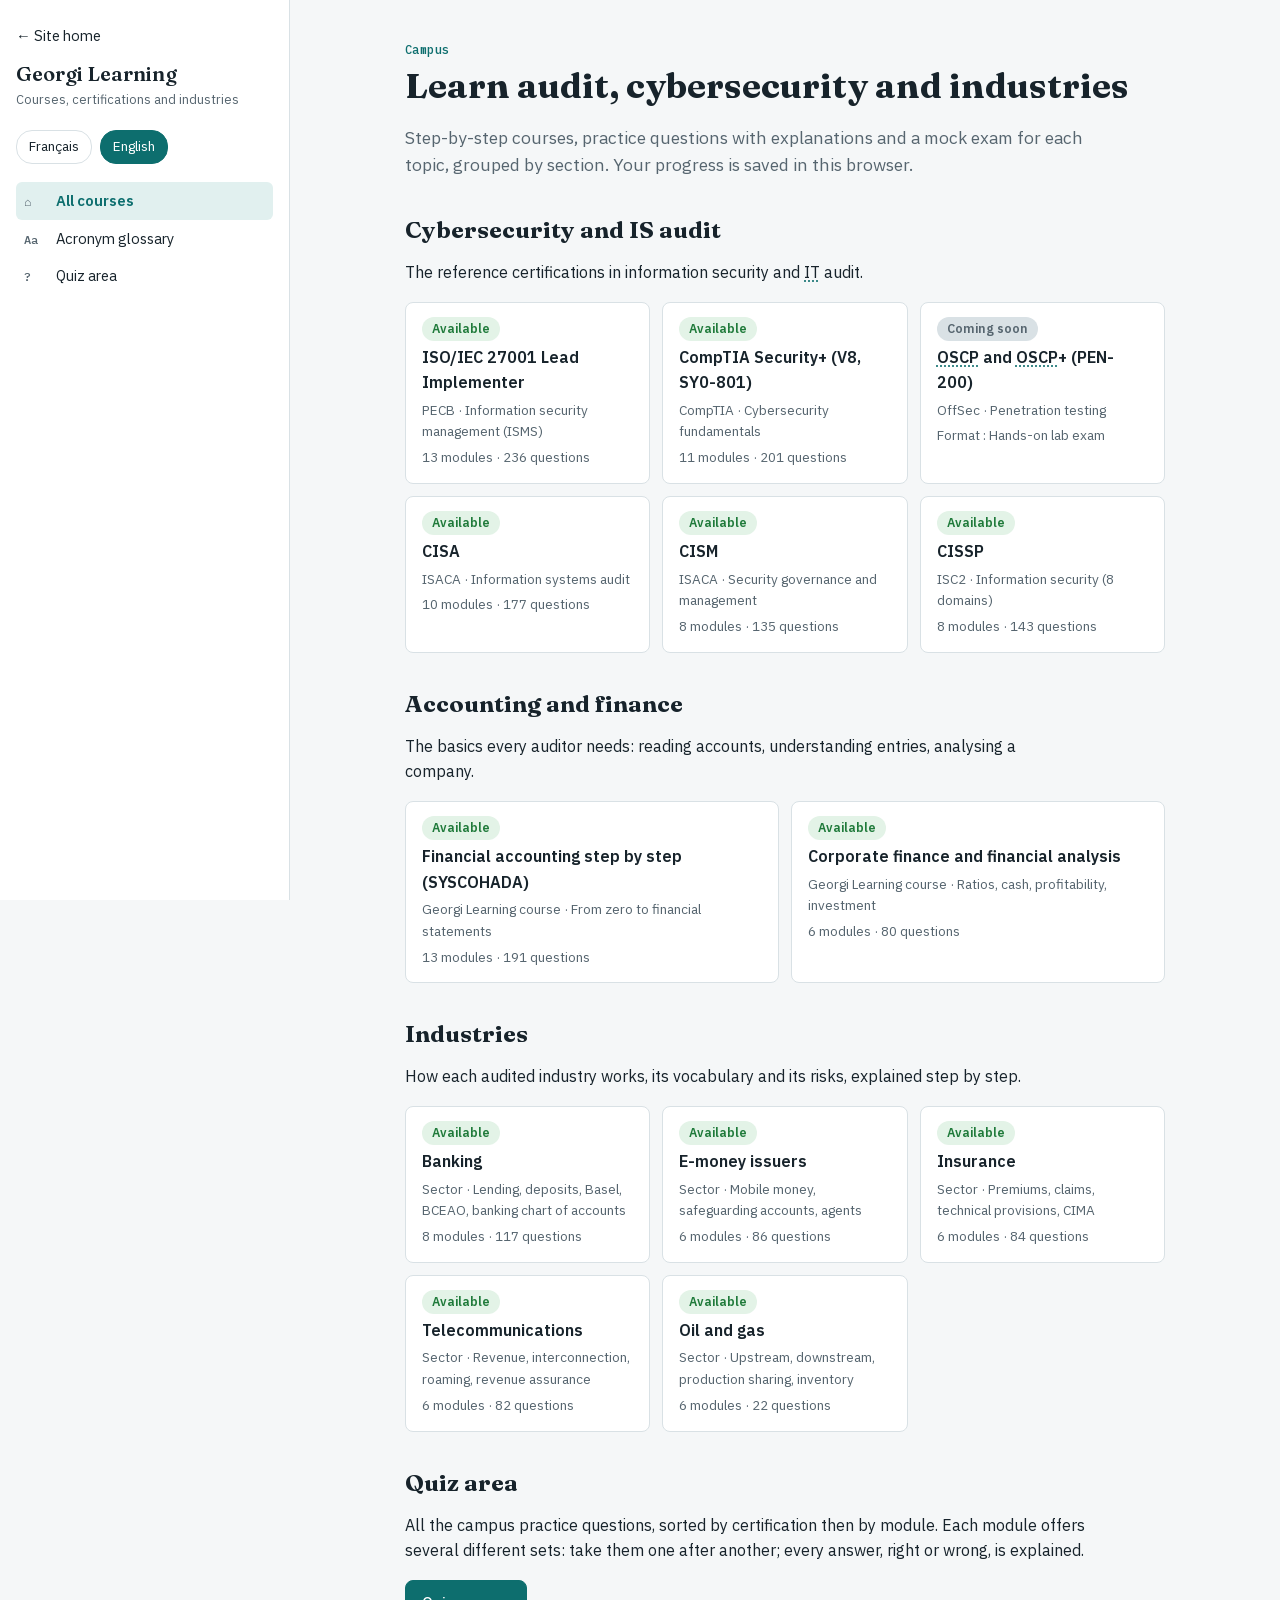
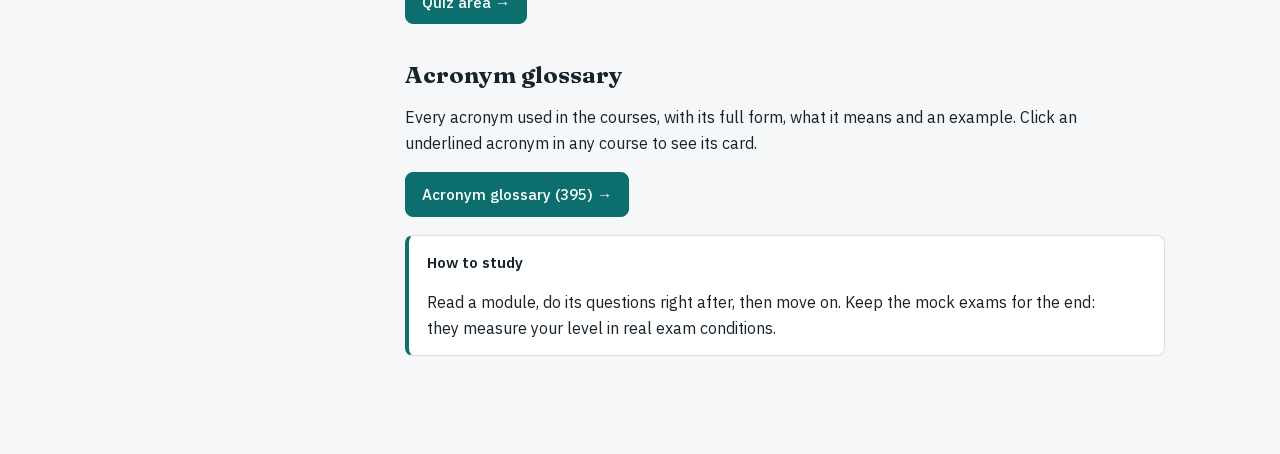
==== commit 13a84ae0: "Espace QCM : télécoms séries 2 et 3 (60 questions FR/EN) Co-Authored-By: Claude Opus 5.5 <noreply@an" ====
--- a/learning/index.html
+++ b/learning/index.html
@@ -237,6 +237,7 @@
 <script src="certs/banque-series.js"></script>
 <script src="certs/monnaie-electronique-series.js"></script>
 <script src="certs/assurance-series.js"></script>
+<script src="certs/telecoms-series.js"></script>
 <script src="app.js"></script>
 </body>
 </html>
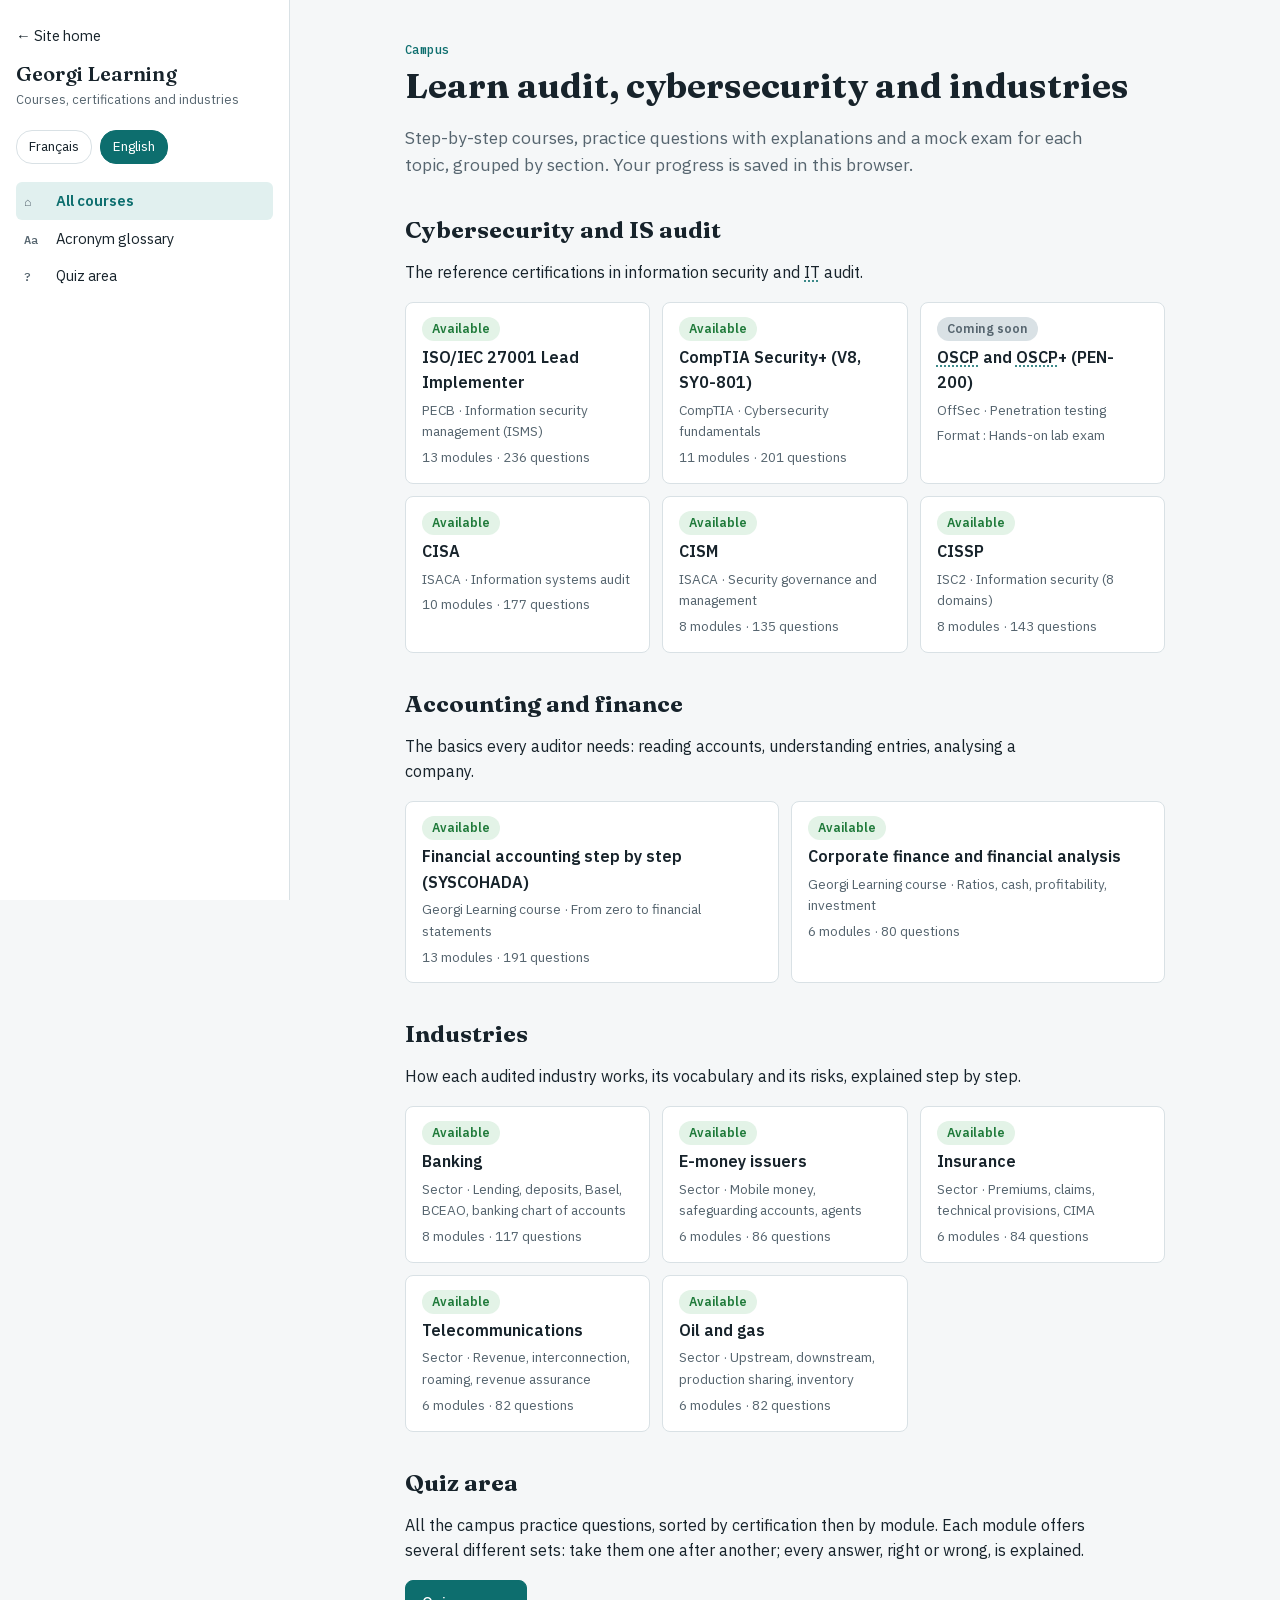
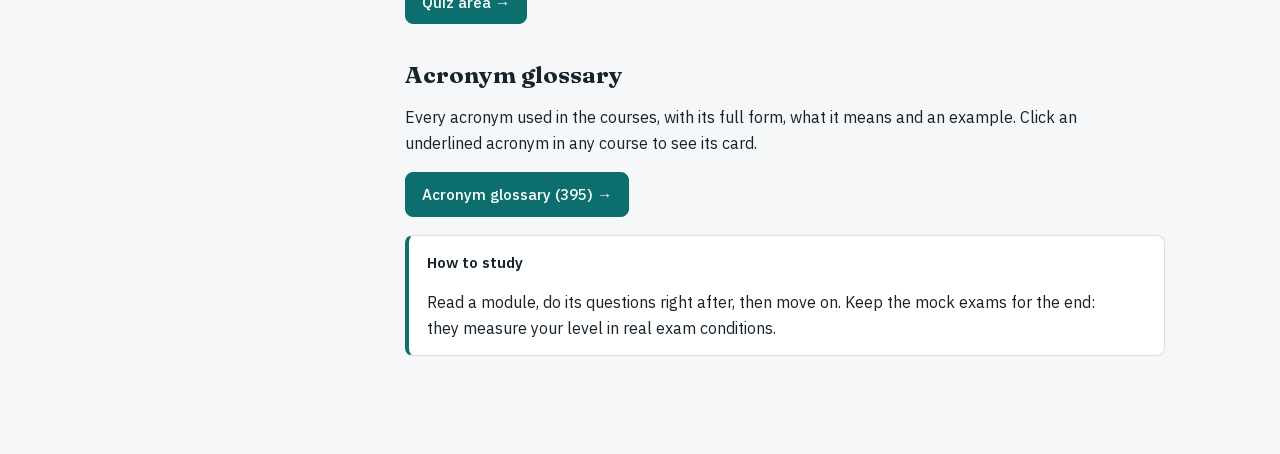
==== commit 537d2d11: "Espace QCM : pétrole et gaz séries 2 et 3 (60 questions FR/EN) Co-Authored-By: Claude Opus 5.5 <nore" ====
--- a/learning/index.html
+++ b/learning/index.html
@@ -238,6 +238,7 @@
 <script src="certs/monnaie-electronique-series.js"></script>
 <script src="certs/assurance-series.js"></script>
 <script src="certs/telecoms-series.js"></script>
+<script src="certs/petrole-series.js"></script>
 <script src="app.js"></script>
 </body>
 </html>
